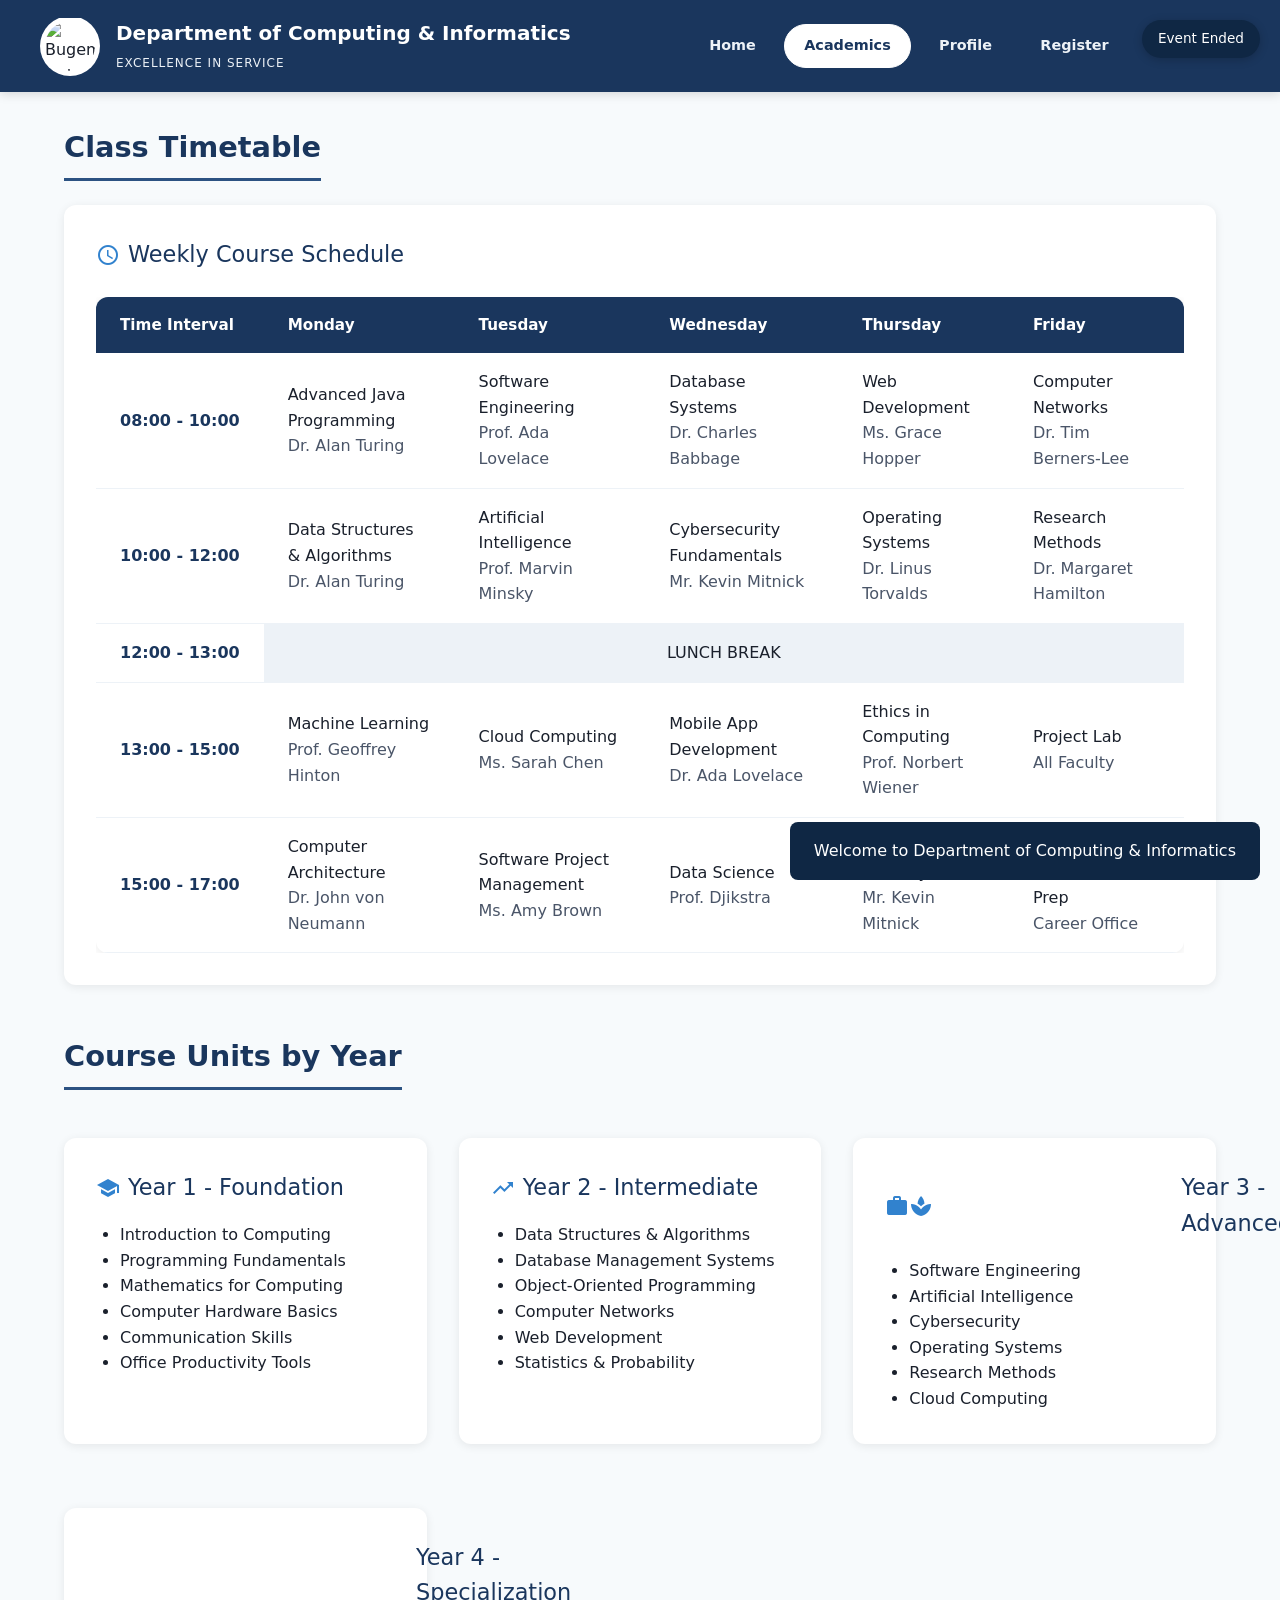
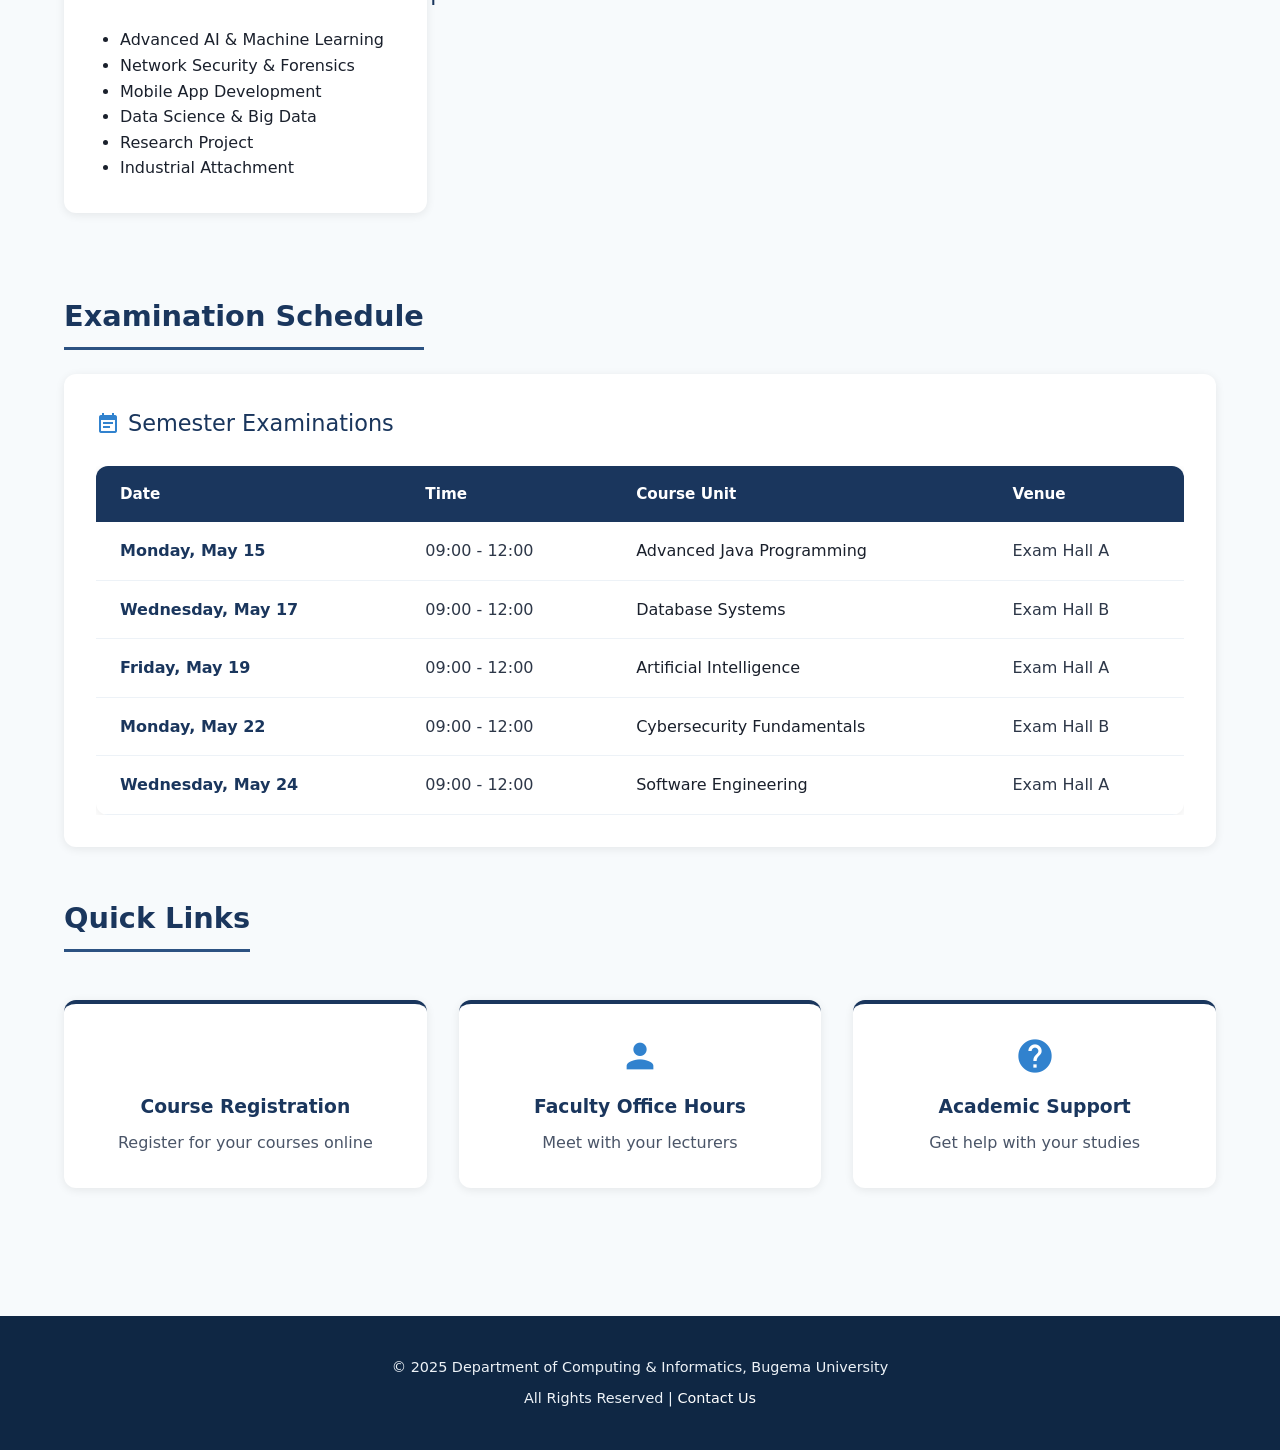
==== academics.html @ c0b9e44c "new update" ====
<!DOCTYPE html>
<html lang="en">
<head>
    <meta charset="UTF-8">
    <meta name="viewport" content="width=device-width, initial-scale=1.0">
    <meta name="description" content="View the class timetable, course units, and schedule for the Department of Computing and Informatics">
    <title>Academics & Timetable | Department of Computing & Informatics</title>
    <link rel="stylesheet" href="style.css">
    <link rel="stylesheet" href="https://fonts.googleapis.com/icon?family=Material+Icons" crossorigin="anonymous">
</head>
<body>
    <!-- Skip Link for Accessibility -->
    <a href="#main-content" class="skip-link">Skip to main content</a>
    
    <!-- Timer Display -->
    <div class="timer-pill" id="timer" aria-live="polite">Loading...</div>
    
    <!-- Notification Area -->
    <div id="notification-area" aria-live="polite" aria-atomic="true"></div>

    <!-- Header -->
    <header class="main-header" role="banner">
        <div class="header-container">
            <div class="brand">
                <img src="https://via.placeholder.com/60x60/1a365d/ffffff?text=BUGEMA" alt="Bugema University Logo" class="uni-logo">
                <div class="title-group">
                    <h1>Department of Computing & Informatics</h1>
                    <span class="motto">Excellence in Service</span>
                </div>
            </div>
            
            <!-- Mobile Menu Toggle -->
            <button class="menu-toggle" aria-label="Toggle navigation menu" aria-expanded="false">
                <span class="material-icons">menu</span>
            </button>
            
            <!-- Navigation -->
            <nav class="pill-nav" role="navigation" aria-label="Main navigation">
                <a href="index.html" class="nav-btn">Home</a>
                
                <a href="academics.html" class="nav-btn active" aria-current="page">Academics</a>
                
                <a href="profile.html" class="nav-btn">Profile</a>
                
                <a href="registration.html" class="nav-btn">Register</a>
                
                <a href="contact.html" class="nav-btn">Contact</a>
            </nav>
        </div>
    </header>

    <!-- Main Content -->
    <main id="main-content">
        <div class="container">
            <!-- Timetable Section -->
            <section class="section" aria-labelledby="timetable-title">
                <h2 id="timetable-title" class="section-title">Class Timetable</h2>
                
                <div class="m3-card">
                    <div class="card-title">
                        <span class="material-icons">schedule</span>
                        <span>Weekly Course Schedule</span>
                    </div>
                    
                    <div class="timetable-container">
                        <table class="timetable" aria-label="Weekly class timetable showing course units, time slots, and lecturers">
                            <thead>
                                <tr>
                                    <th scope="col">Time Interval</th>
                                    <th scope="col">Monday</th>
                                    <th scope="col">Tuesday</th>
                                    <th scope="col">Wednesday</th>
                                    <th scope="col">Thursday</th>
                                    <th scope="col">Friday</th>
                                </tr>
                            </thead>
                            <tbody>
                                <tr>
                                    <td class="time-slot">08:00 - 10:00</td>
                                    <td class="course-name">Advanced Java Programming<br><span class="lecturer">Dr. Alan Turing</span></td>
                                    <td class="course-name">Software Engineering<br><span class="lecturer">Prof. Ada Lovelace</span></td>
                                    <td class="course-name">Database Systems<br><span class="lecturer">Dr. Charles Babbage</span></td>
                                    <td class="course-name">Web Development<br><span class="lecturer">Ms. Grace Hopper</span></td>
                                    <td class="course-name">Computer Networks<br><span class="lecturer">Dr. Tim Berners-Lee</span></td>
                                </tr>
                                <tr>
                                    <td class="time-slot">10:00 - 12:00</td>
                                    <td class="course-name">Data Structures & Algorithms<br><span class="lecturer">Dr. Alan Turing</span></td>
                                    <td class="course-name">Artificial Intelligence<br><span class="lecturer">Prof. Marvin Minsky</span></td>
                                    <td class="course-name">Cybersecurity Fundamentals<br><span class="lecturer">Mr. Kevin Mitnick</span></td>
                                    <td class="course-name">Operating Systems<br><span class="lecturer">Dr. Linus Torvalds</span></td>
                                    <td class="course-name">Research Methods<br><span class="lecturer">Dr. Margaret Hamilton</span></td>
                                </tr>
                                <tr>
                                    <td class="time-slot">12:00 - 13:00</td>
                                    <td colspan="5" class="course-name" style="text-align: center; background: var(--white-light);">LUNCH BREAK</td>
                                </tr>
                                <tr>
                                    <td class="time-slot">13:00 - 15:00</td>
                                    <td class="course-name">Machine Learning<br><span class="lecturer">Prof. Geoffrey Hinton</span></td>
                                    <td class="course-name">Cloud Computing<br><span class="lecturer">Ms. Sarah Chen</span></td>
                                    <td class="course-name">Mobile App Development<br><span class="lecturer">Dr. Ada Lovelace</span></td>
                                    <td class="course-name">Ethics in Computing<br><span class="lecturer">Prof. Norbert Wiener</span></td>
                                    <td class="course-name">Project Lab<br><span class="lecturer">All Faculty</span></td>
                                </tr>
                                <tr>
                                    <td class="time-slot">15:00 - 17:00</td>
                                    <td class="course-name">Computer Architecture<br><span class="lecturer">Dr. John von Neumann</span></td>
                                    <td class="course-name">Software Project Management<br><span class="lecturer">Ms. Amy Brown</span></td>
                                    <td class="course-name">Data Science<br><span class="lecturer">Prof. Djikstra</span></td>
                                    <td class="course-name">Network Security<br><span class="lecturer">Mr. Kevin Mitnick</span></td>
                                    <td class="course-name">Industrial Attachment Prep<br><span class="lecturer">Career Office</span></td>
                                </tr>
                            </tbody>
                        </table>
                    </div>
                </div>
            </section>

            <!-- Course Units by Year -->
            <section class="section" aria-labelledby="courses-title">
                <h2 id="courses-title" class="section-title">Course Units by Year</h2>
                
                <div class="faculty-grid">
                    <div class="m3-card">
                        <div class="card-title">
                            <span class="material-icons">school</span>
                            <span>Year 1 - Foundation</span>
                        </div>
                        <ul style="margin-left: 1.5rem;">
                            <li>Introduction to Computing</li>
                            <li>Programming Fundamentals</li>
                            <li>Mathematics for Computing</li>
                            <li>Computer Hardware Basics</li>
                            <li>Communication Skills</li>
                            <li>Office Productivity Tools</li>
                        </ul>
                    </div>
                    
                    <div class="m3-card">
                        <div class="card-title">
                            <span class="material-icons">trending_up</span>
                            <span>Year 2 - Intermediate</span>
                        </div>
                        <ul style="margin-left: 1.5rem;">
                            <li>Data Structures & Algorithms</li>
                            <li>Database Management Systems</li>
                            <li>Object-Oriented Programming</li>
                            <li>Computer Networks</li>
                            <li>Web Development</li>
                            <li>Statistics & Probability</li>
                        </ul>
                    </div>
                    
                    <div class="m3-card">
                        <div class="card-title">
                            <span class="material-icons">workspace_premium</span>
                            <span>Year 3 - Advanced</span>
                        </div>
                        <ul style="margin-left: 1.5rem;">
                            <li>Software Engineering</li>
                            <li>Artificial Intelligence</li>
                            <li>Cybersecurity</li>
                            <li>Operating Systems</li>
                            <li>Research Methods</li>
                            <li>Cloud Computing</li>
                        </ul>
                    </div>
                    
                    <div class="m3-card">
                        <div class="card-title">
                            <span class="material-icons">military_tech</span>
                            <span>Year 4 - Specialization</span>
                        </div>
                        <ul style="margin-left: 1.5rem;">
                            <li>Advanced AI & Machine Learning</li>
                            <li>Network Security & Forensics</li>
                            <li>Mobile App Development</li>
                            <li>Data Science & Big Data</li>
                            <li>Research Project</li>
                            <li>Industrial Attachment</li>
                        </ul>
                    </div>
                </div>
            </section>

            <!-- Exam Schedule -->
            <section class="section" aria-labelledby="exams-title">
                <h2 id="exams-title" class="section-title">Examination Schedule</h2>
                
                <div class="m3-card">
                    <div class="card-title">
                        <span class="material-icons">event_note</span>
                        <span>Semester Examinations</span>
                    </div>
                    
                    <div class="timetable-container">
                        <table class="timetable" aria-label="Examination schedule">
                            <thead>
                                <tr>
                                    <th scope="col">Date</th>
                                    <th scope="col">Time</th>
                                    <th scope="col">Course Unit</th>
                                    <th scope="col">Venue</th>
                                </tr>
                            </thead>
                            <tbody>
                                <tr>
                                    <td class="time-slot">Monday, May 15</td>
                                    <td>09:00 - 12:00</td>
                                    <td class="course-name">Advanced Java Programming</td>
                                    <td>Exam Hall A</td>
                                </tr>
                                <tr>
                                    <td class="time-slot">Wednesday, May 17</td>
                                    <td>09:00 - 12:00</td>
                                    <td class="course-name">Database Systems</td>
                                    <td>Exam Hall B</td>
                                </tr>
                                <tr>
                                    <td class="time-slot">Friday, May 19</td>
                                    <td>09:00 - 12:00</td>
                                    <td class="course-name">Artificial Intelligence</td>
                                    <td>Exam Hall A</td>
                                </tr>
                                <tr>
                                    <td class="time-slot">Monday, May 22</td>
                                    <td>09:00 - 12:00</td>
                                    <td class="course-name">Cybersecurity Fundamentals</td>
                                    <td>Exam Hall B</td>
                                </tr>
                                <tr>
                                    <td class="time-slot">Wednesday, May 24</td>
                                    <td>09:00 - 12:00</td>
                                    <td class="course-name">Software Engineering</td>
                                    <td>Exam Hall A</td>
                                </tr>
                            </tbody>
                        </table>
                    </div>
                </div>
            </section>

            <!-- Quick Links -->
            <section class="section" aria-labelledby="quicklinks-title">
                <h2 id="quicklinks-title" class="section-title">Quick Links</h2>
                <div class="contact-grid">
                    <a href="registration.html" class="contact-card" style="text-decoration: none;">
                        <span class="material-icons">how_to_reg</span>
                        <h3>Course Registration</h3>
                        <p>Register for your courses online</p>
                    </a>
                    <a href="faculty.html" class="contact-card" style="text-decoration: none;">
                        <span class="material-icons">person</span>
                        <h3>Faculty Office Hours</h3>
                        <p>Meet with your lecturers</p>
                    </a>
                    <a href="contact.html" class="contact-card" style="text-decoration: none;">
                        <span class="material-icons">help</span>
                        <h3>Academic Support</h3>
                        <p>Get help with your studies</p>
                    </a>
                </div>
            </section>
        </div>
    </main>

    <!-- Footer -->
    <footer class="main-footer" role="contentinfo">
        <p>&copy; 2025 Department of Computing & Informatics, Bugema University</p>
        <p>All Rights Reserved | <a href="contact.html">Contact Us</a></p>
    </footer>

    <script src="script.js"></script>
</body>
</html>
---- style.css ----
/* ================================================
   Department of Computing & Informatics
   Professional Website - Navy Blue & White Theme
   WCAG 2.1 Compliant
   ================================================ */

:root {
    /* Navy Blue Palette - Trust & Professionalism */
    --navy-primary: #1a365d;
    --navy-dark: #0f2744;
    --navy-light: #2c5282;
    --blue-accent: #3182ce;
    
    /* White/Breathing Room */
    --white: #ffffff;
    --white-off: #f7fafc;
    --white-light: #edf2f7;
    
    /* Text Colors - WCAG Compliant Contrast */
    --text-primary: #1a202c;
    --text-secondary: #2d3748;
    --text-muted: #4a5568;
    --text-light: #718096;
    
    /* Semantic Colors */
    --success: #276749;
    --error: #c53030;
    --warning: #b7791f;
    
    /* Spacing */
    --space-xs: 0.5rem;
    --space-sm: 1rem;
    --space-md: 1.5rem;
    --space-lg: 2rem;
    --space-xl: 3rem;
    
    /* Typography */
    --font-heading: 'Segoe UI', system-ui, -apple-system, sans-serif;
    --font-body: 'Segoe UI', system-ui, -apple-system, sans-serif;
    
    /* Transitions */
    --transition: all 0.3s ease;
}

/* ================================================
   Base Styles & Reset
   ================================================ */

* {
    box-sizing: border-box;
    margin: 0;
    padding: 0;
}

html {
    scroll-behavior: smooth;
}

body {
    font-family: var(--font-body);
    background: var(--white-off);
    color: var(--text-primary);
    line-height: 1.6;
    min-height: 100vh;
}

/* ================================================
   Accessibility - Skip Links & Focus States
   ================================================ */

.skip-link {
    position: absolute;
    top: -40px;
    left: 0;
    background: var(--navy-primary);
    color: var(--white);
    padding: var(--space-sm);
    z-index: 10000;
    transition: top 0.3s;
}

.skip-link:focus {
    top: 0;
}

:focus-visible {
    outline: 3px solid var(--blue-accent);
    outline-offset: 2px;
}

/* ================================================
   Header & Navigation
   ================================================ */

.main-header {
    background: var(--navy-primary);
    padding: var(--space-sm) var(--space-md);
    position: sticky;
    top: 0;
    z-index: 1000;
    box-shadow: 0 2px 10px rgba(0, 0, 0, 0.15);
}

.header-container {
    max-width: 1200px;
    margin: 0 auto;
    display: flex;
    justify-content: space-between;
    align-items: center;
    flex-wrap: wrap;
}

.brand {
    display: flex;
    align-items: center;
    gap: var(--space-sm);
}

.uni-logo {
    width: 60px;
    height: 60px;
    border-radius: 50%;
    background: var(--white);
    padding: 5px;
    object-fit: contain;
}

.title-group h1 {
    font-family: var(--font-heading);
    font-size: 1.25rem;
    color: var(--white);
    font-weight: 700;
    margin: 0;
}

.motto {
    font-size: 0.75rem;
    color: var(--white-light);
    text-transform: uppercase;
    letter-spacing: 1px;
}

/* Mobile Menu Toggle */
.menu-toggle {
    display: none;
    background: none;
    border: 2px solid var(--white);
    color: var(--white);
    padding: var(--space-xs) var(--space-sm);
    border-radius: 5px;
    cursor: pointer;
    font-size: 1.2rem;
}

.menu-toggle:hover {
    background: var(--navy-light);
}

/* Navigation */
.pill-nav {
    display: flex;
    gap: var(--space-xs);
    flex-wrap: wrap;
    justify-content: center;
}

.nav-btn {
    text-decoration: none;
    padding: 0.6rem 1.2rem;
    border-radius: 50px;
    font-weight: 600;
    font-size: 0.9rem;
    color: var(--white-light);
    transition: var(--transition);
    border: 1px solid transparent;
}

.nav-btn:hover {
    background: var(--navy-light);
    color: var(--white);
}

.nav-btn.active {
    background: var(--white);
    color: var(--navy-primary);
    border-color: var(--white);
}

/* ================================================
   Hero Section
   ================================================ */

.hero-section {
    background: linear-gradient(135deg, var(--navy-primary) 0%, var(--navy-light) 100%);
    padding: var(--space-xl) var(--space-md);
    text-align: center;
    position: relative;
    overflow: hidden;
}

.hero-section::before {
    content: '';
    position: absolute;
    top: 0;
    left: 0;
    right: 0;
    bottom: 0;
    background: url("data:image/svg+xml,%3Csvg width='60' height='60' viewBox='0 0 60 60' xmlns='http://www.w3.org/2000/svg'%3E%3Cg fill='none' fill-rule='evenodd'%3E%3Cg fill='%23ffffff' fill-opacity='0.05'%3E%3Cpath d='M36 34v-4h-2v4h-4v2h4v4h2v-4h4v-2h-4zm0-30V0h-2v4h-4v2h4v4h2V6h4V4h-4zM6 34v-4H4v4H0v2h4v4h2v-4h4v-2H6zM6 4V0H4v4H0v2h4v4h2V6h4V4H6z'/%3E%3C/g%3E%3C/g%3E%3C/svg%3E");
    opacity: 0.5;
}

.hero-text {
    position: relative;
    z-index: 1;
    max-width: 800px;
    margin: 0 auto;
}

.hero-text h2 {
    font-family: var(--font-heading);
    font-size: 2.5rem;
    color: var(--white);
    margin-bottom: var(--space-md);
    text-shadow: 0 2px 4px rgba(0, 0, 0, 0.2);
}

.hero-text p {
    font-size: 1.2rem;
    color: var(--white-light);
    margin-bottom: var(--space-lg);
}

.cta-group {
    display: flex;
    gap: var(--space-sm);
    justify-content: center;
    flex-wrap: wrap;
}

.primary-btn, .secondary-btn {
    display: inline-block;
    padding: 0.8rem 2rem;
    border-radius: 50px;
    text-decoration: none;
    font-weight: 600;
    transition: var(--transition);
    font-size: 1rem;
}

.primary-btn {
    background: var(--white);
    color: var(--navy-primary);
}

.primary-btn:hover {
    background: var(--blue-accent);
    color: var(--white);
    transform: translateY(-2px);
    box-shadow: 0 4px 15px rgba(0, 0, 0, 0.2);
}

.secondary-btn {
    background: transparent;
    color: var(--white);
    border: 2px solid var(--white);
}

.secondary-btn:hover {
    background: var(--white);
    color: var(--navy-primary);
    transform: translateY(-2px);
}

/* ================================================
   Main Container & Sections
   ================================================ */

.container {
    max-width: 1200px;
    margin: 0 auto;
    padding: var(--space-lg) var(--space-md);
}

.section {
    margin-bottom: var(--space-xl);
}

.section-title {
    font-family: var(--font-heading);
    font-size: 1.8rem;
    color: var(--navy-primary);
    margin-bottom: var(--space-md);
    padding-bottom: var(--space-xs);
    border-bottom: 3px solid var(--navy-light);
    display: inline-block;
}

/* ================================================
   Cards
   ================================================ */

.m3-card {
    background: var(--white);
    border-radius: 12px;
    padding: var(--space-lg);
    margin-bottom: var(--space-lg);
    box-shadow: 0 2px 10px rgba(0, 0, 0, 0.08);
    transition: var(--transition);
}

.m3-card:hover {
    box-shadow: 0 4px 20px rgba(0, 0, 0, 0.12);
}

.card-title {
    font-family: var(--font-heading);
    font-size: 1.4rem;
    color: var(--navy-primary);
    margin-bottom: var(--space-sm);
    display: flex;
    align-items: center;
    gap: var(--space-xs);
}

.card-title .material-icons {
    font-size: 1.5rem;
    color: var(--blue-accent);
}

/* ================================================
   Faculty Directory
   ================================================ */

.faculty-grid {
    display: grid;
    grid-template-columns: repeat(auto-fit, minmax(280px, 1fr));
    gap: var(--space-lg);
    margin-top: var(--space-md);
}

.faculty-card {
    background: var(--white);
    border-radius: 12px;
    padding: var(--space-lg);
    text-align: center;
    box-shadow: 0 2px 10px rgba(0, 0, 0, 0.08);
    transition: var(--transition);
    border-top: 4px solid var(--navy-primary);
}

.faculty-card:hover {
    transform: translateY(-5px);
    box-shadow: 0 8px 25px rgba(0, 0, 0, 0.15);
}

.photo-frame {
    width: 140px;
    height: 140px;
    border-radius: 50%;
    border: 4px solid var(--navy-primary);
    padding: 4px;
    margin: 0 auto var(--space-md);
    overflow: hidden;
    background: var(--white-light);
}

.photo-frame img {
    width: 100%;
    height: 100%;
    border-radius: 50%;
    object-fit: cover;
}

.faculty-card h3 {
    color: var(--navy-primary);
    font-size: 1.2rem;
    margin-bottom: var(--space-xs);
}

.faculty-title {
    color: var(--blue-accent);
    font-weight: 600;
    font-size: 0.9rem;
    margin-bottom: var(--space-sm);
}

.faculty-expertise {
    color: var(--text-muted);
    font-size: 0.9rem;
    margin-bottom: var(--space-sm);
}

.faculty-contact {
    font-size: 0.85rem;
    color: var(--text-secondary);
}

.faculty-contact a {
    color: var(--blue-accent);
    text-decoration: none;
}

.faculty-contact a:hover {
    text-decoration: underline;
}

/* ================================================
   Student Spotlight / Success Stories
   ================================================ */

.spotlight-grid {
    display: grid;
    grid-template-columns: repeat(auto-fit, minmax(300px, 1fr));
    gap: var(--space-lg);
    margin-top: var(--space-md);
}

.spotlight-card {
    background: linear-gradient(135deg, var(--navy-primary) 0%, var(--navy-light) 100%);
    border-radius: 16px;
    padding: var(--space-lg);
    color: var(--white);
    position: relative;
    overflow: hidden;
}

.spotlight-card::before {
    content: '';
    position: absolute;
    top: -50%;
    right: -50%;
    width: 100%;
    height: 100%;
    background: radial-gradient(circle, rgba(255,255,255,0.1) 0%, transparent 70%);
}

.spotlight-card h3 {
    font-size: 1.5rem;
    margin-bottom: var(--space-xs);
    position: relative;
}

.spotlight-card .achievement {
    background: rgba(255, 255, 255, 0.2);
    padding: var(--space-xs) var(--space-sm);
    border-radius: 20px;
    display: inline-block;
    font-size: 0.85rem;
    margin-bottom: var(--space-md);
}

.spotlight-info {
    display: flex;
    flex-direction: column;
    gap: var(--space-xs);
    font-size: 0.95rem;
    position: relative;
}

.spotlight-info strong {
    color: var(--white-light);
}

/* ================================================
   Timetable
   ================================================ */

.timetable-container {
    overflow-x: auto;
    margin-top: var(--space-md);
}

.timetable {
    width: 100%;
    border-collapse: collapse;
    background: var(--white);
    border-radius: 12px;
    overflow: hidden;
    box-shadow: 0 2px 10px rgba(0, 0, 0, 0.08);
}

.timetable thead {
    background: var(--navy-primary);
    color: var(--white);
}

.timetable th {
    padding: var(--space-sm) var(--space-md);
    text-align: left;
    font-weight: 600;
    font-size: 0.95rem;
}

.timetable tbody tr {
    border-bottom: 1px solid var(--white-light);
    transition: var(--transition);
}

.timetable tbody tr:hover {
    background: var(--white-off);
}

.timetable td {
    padding: var(--space-sm) var(--space-md);
    color: var(--text-secondary);
}

.timetable .time-slot {
    font-weight: 600;
    color: var(--navy-primary);
    white-space: nowrap;
}

.timetable .course-name {
    font-weight: 500;
    color: var(--text-primary);
}

.timetable .lecturer {
    color: var(--text-muted);
}

/* ================================================
   Forms
   ================================================ */

.m3-form {
    max-width: 600px;
    margin: 0 auto;
}

.form-row {
    display: grid;
    grid-template-columns: repeat(auto-fit, minmax(250px, 1fr));
    gap: var(--space-md);
    margin-bottom: var(--space-md);
}

.form-group {
    margin-bottom: var(--space-md);
}

.form-group label {
    display: block;
    margin-bottom: var(--space-xs);
    font-weight: 600;
    color: var(--text-primary);
}

.form-group input,
.form-group select,
.form-group textarea {
    width: 100%;
    padding: 0.8rem 1rem;
    border: 2px solid var(--white-light);
    border-radius: 8px;
    font-size: 1rem;
    font-family: var(--font-body);
    transition: var(--transition);
    background: var(--white);
}

.form-group input:focus,
.form-group select:focus,
.form-group textarea:focus {
    border-color: var(--blue-accent);
    outline: none;
    box-shadow: 0 0 0 3px rgba(49, 130, 206, 0.2);
}

.form-group input::placeholder {
    color: var(--text-light);
}

.course-checks {
    margin: var(--space-md) 0;
}

.course-checks p {
    font-weight: 600;
    margin-bottom: var(--space-sm);
    color: var(--text-primary);
}

.course-checks label {
    display: inline-flex;
    align-items: center;
    gap: var(--space-xs);
    margin-right: var(--space-md);
    cursor: pointer;
    color: var(--text-secondary);
}

.course-checks input[type="checkbox"] {
    width: 18px;
    height: 18px;
    accent-color: var(--navy-primary);
}

.google-btn {
    background: var(--navy-primary);
    color: var(--white);
    border: none;
    padding: 1rem 2rem;
    border-radius: 8px;
    font-size: 1rem;
    font-weight: 600;
    cursor: pointer;
    transition: var(--transition);
    width: 100%;
}

.google-btn:hover {
    background: var(--navy-light);
    transform: translateY(-2px);
    box-shadow: 0 4px 15px rgba(26, 54, 93, 0.3);
}

/* ================================================
   Contact Section
   ================================================ */

.contact-grid {
    display: grid;
    grid-template-columns: repeat(auto-fit, minmax(250px, 1fr));
    gap: var(--space-lg);
    margin-top: var(--space-md);
}

.contact-card {
    background: var(--white);
    border-radius: 12px;
    padding: var(--space-lg);
    text-align: center;
    box-shadow: 0 2px 10px rgba(0, 0, 0, 0.08);
    border-top: 4px solid var(--navy-primary);
}

.contact-card .material-icons {
    font-size: 2.5rem;
    color: var(--blue-accent);
    margin-bottom: var(--space-sm);
}

.contact-card h3 {
    color: var(--navy-primary);
    margin-bottom: var(--space-xs);
}

.contact-card p {
    color: var(--text-muted);
}

/* ================================================
   Footer
   ================================================ */

.main-footer {
    background: var(--navy-dark);
    color: var(--white-light);
    padding: var(--space-lg) var(--space-md);
    text-align: center;
    margin-top: var(--space-xl);
}

.main-footer p {
    margin: var(--space-xs) 0;
    font-size: 0.9rem;
}

.main-footer a {
    color: var(--white);
    text-decoration: none;
}

.main-footer a:hover {
    text-decoration: underline;
}

/* ================================================
   Responsive Design - Mobile First
   ================================================ */

@media (max-width: 768px) {
    .header-container {
        flex-direction: column;
        gap: var(--space-sm);
    }
    
    .menu-toggle {
        display: block;
    }
    
    .pill-nav {
        display: none;
        width: 100%;
        flex-direction: column;
        gap: var(--space-xs);
        margin-top: var(--space-sm);
    }
    
    .pill-nav.active {
        display: flex;
    }
    
    .nav-btn {
        text-align: center;
    }
    
    .hero-text h2 {
        font-size: 1.8rem;
    }
    
    .hero-text p {
        font-size: 1rem;
    }
    
    .cta-group {
        flex-direction: column;
    }
    
    .primary-btn, .secondary-btn {
        width: 100%;
        text-align: center;
    }
    
    .section-title {
        font-size: 1.5rem;
    }
    
    .timetable th,
    .timetable td {
        padding: var(--space-xs);
        font-size: 0.85rem;
    }
    
    .form-row {
        grid-template-columns: 1fr;
    }
}

@media (max-width: 480px) {
    .title-group h1 {
        font-size: 1rem;
    }
    
    .m3-card {
        padding: var(--space-md);
    }
    
    .faculty-grid,
    .spotlight-grid {
        grid-template-columns: 1fr;
    }
}

/* ================================================
   Utility Classes
   ================================================ */

.visually-hidden {
    position: absolute;
    width: 1px;
    height: 1px;
    padding: 0;
    margin: -1px;
    overflow: hidden;
    clip: rect(0, 0, 0, 0);
    white-space: nowrap;
    border: 0;
}

.text-center {
    text-align: center;
}

.mb-0 {
    margin-bottom: 0;
}

/* Toast Notification */
#notification-area {
    position: fixed;
    bottom: 20px;
    right: 20px;
    z-index: 3000;
}

.toast {
    background: var(--navy-dark);
    color: var(--white);
    padding: var(--space-sm) var(--space-md);
    border-radius: 8px;
    margin-top: var(--space-xs);
    animation: slideIn 0.3s ease;
}

@keyframes slideIn {
    from {
        transform: translateX(100%);
        opacity: 0;
    }
    to {
        transform: translateX(0);
        opacity: 1;
    }
}

/* Timer Pill */
.timer-pill {
    position: fixed;
    top: 20px;
    right: 20px;
    background: var(--navy-dark);
    color: var(--white);
    padding: var(--space-xs) var(--space-sm);
    border-radius: 50px;
    font-size: 0.85rem;
    font-weight: 500;
    z-index: 2000;
    box-shadow: 0 2px 10px rgba(0, 0, 0, 0.2);
}
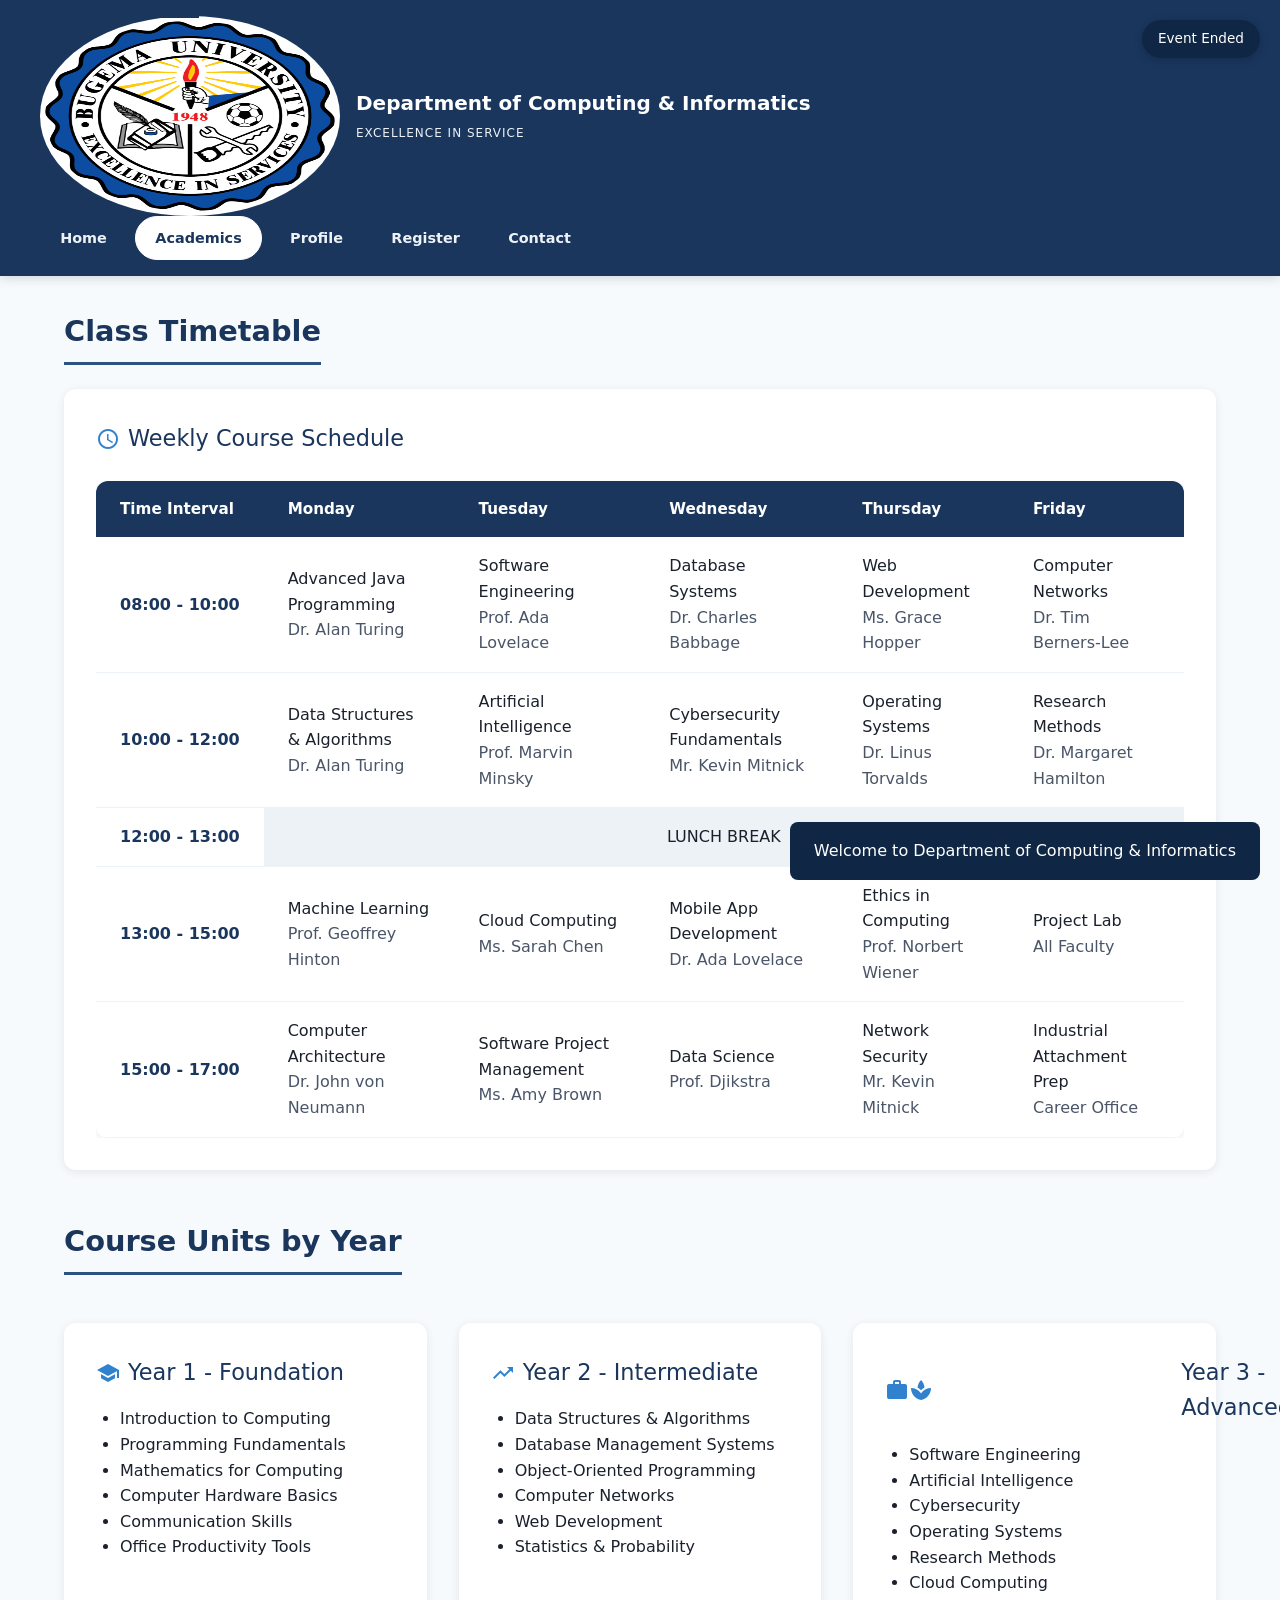
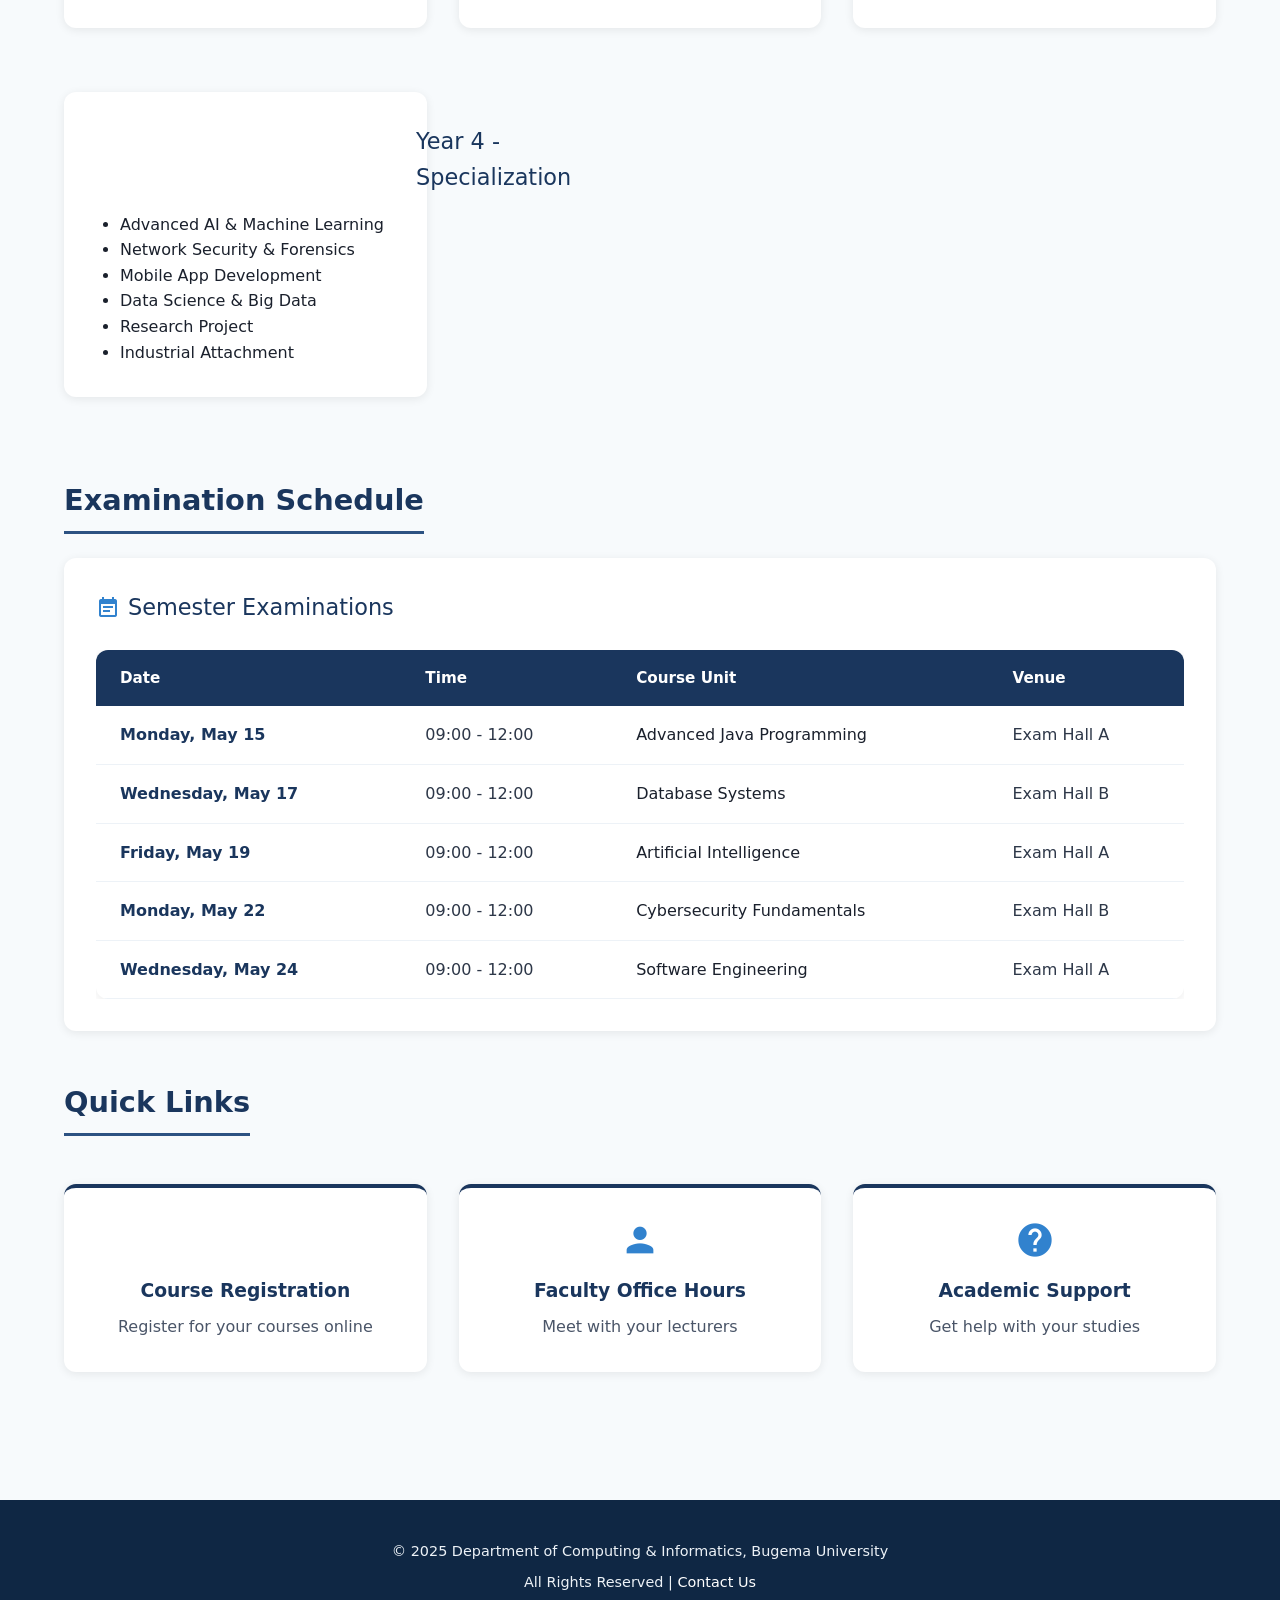
==== commit 666b4537: "update 2.0" ====
--- a/academics.html
+++ b/academics.html
@@ -22,7 +22,7 @@
     <header class="main-header" role="banner">
         <div class="header-container">
             <div class="brand">
-                <img src="https://via.placeholder.com/60x60/1a365d/ffffff?text=BUGEMA" alt="Bugema University Logo" class="uni-logo">
+                <img src="bugema-university-seeklogo.png" alt="Bugema University Logo" class="uni-logo">
                 <div class="title-group">
                     <h1>Department of Computing & Informatics</h1>
                     <span class="motto">Excellence in Service</span>
--- a/style.css
+++ b/style.css
@@ -117,12 +117,12 @@
 }
 
 .uni-logo {
-    width: 60px;
-    height: 60px;
+    width: 300px;
+    height: 200px;
     border-radius: 50%;
     background: var(--white);
     padding: 5px;
-    object-fit: contain;
+    object-fit: fill;
 }
 
 .title-group h1 {
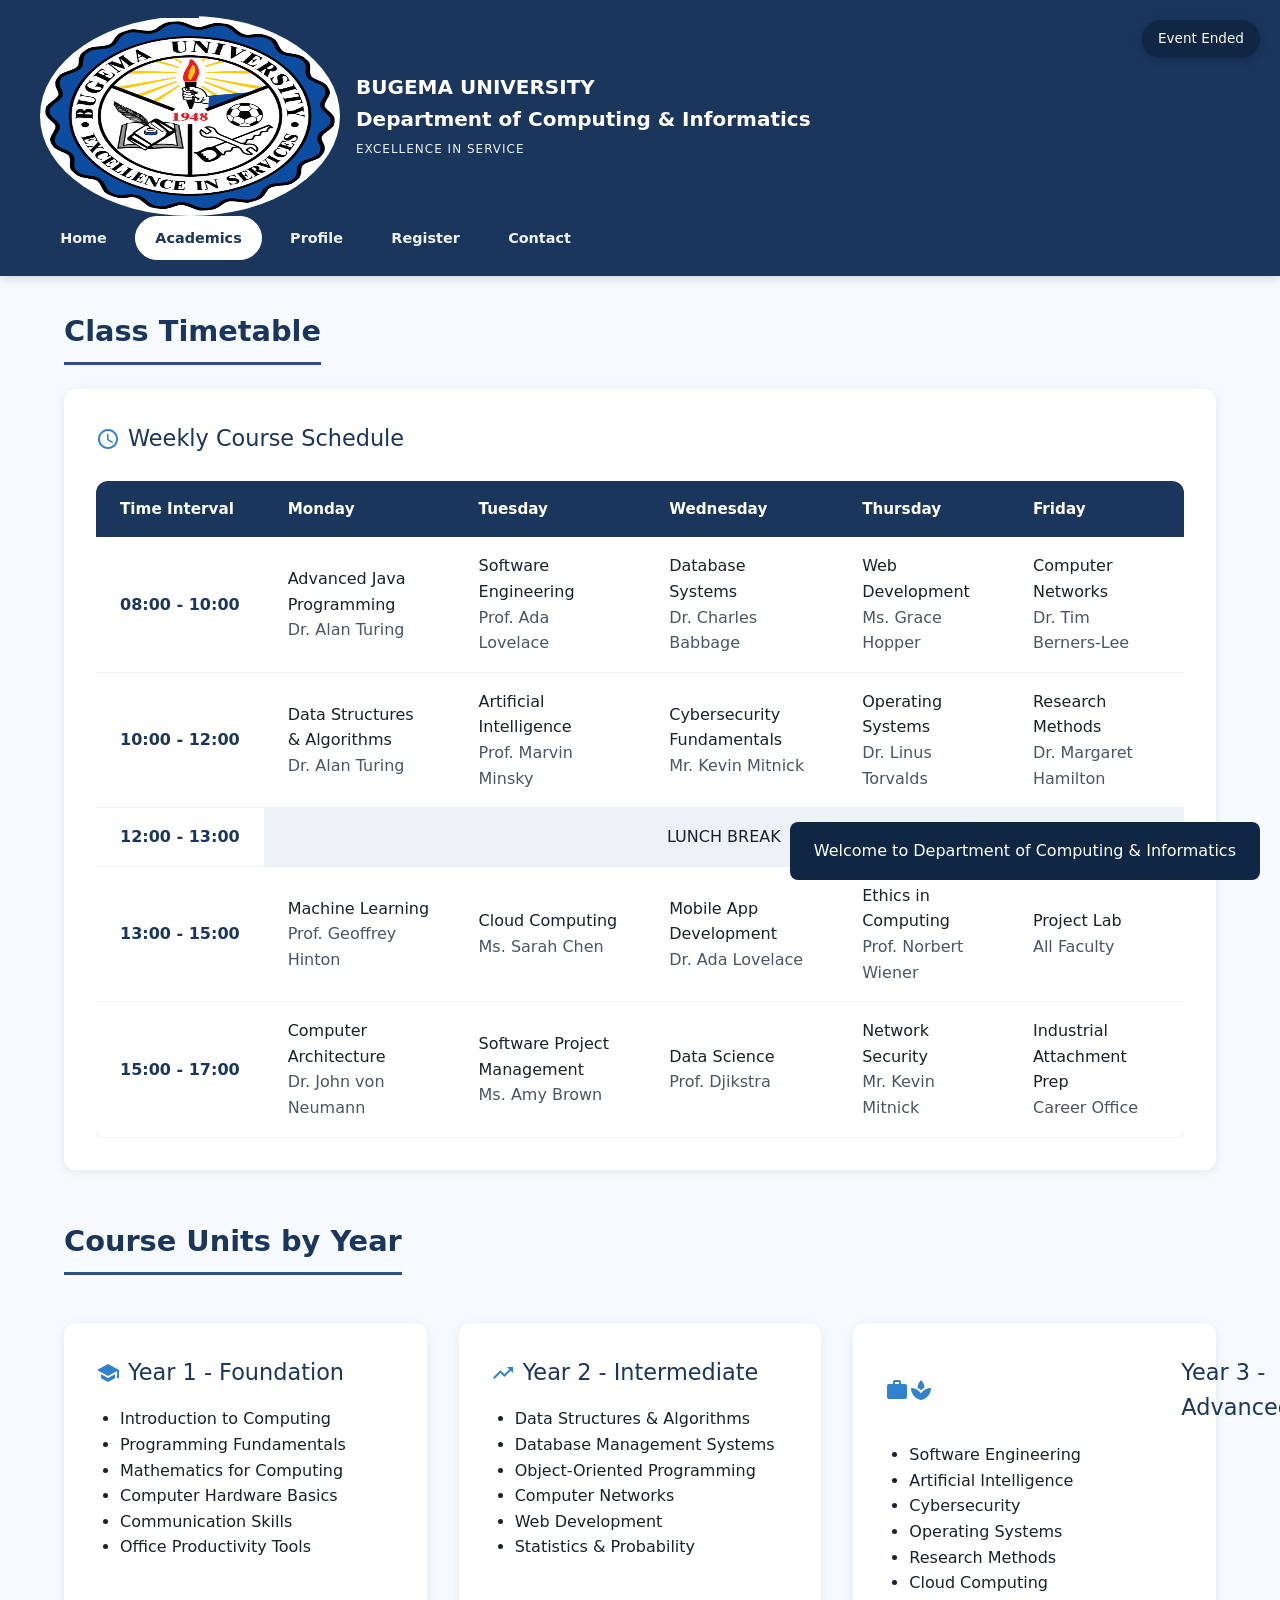
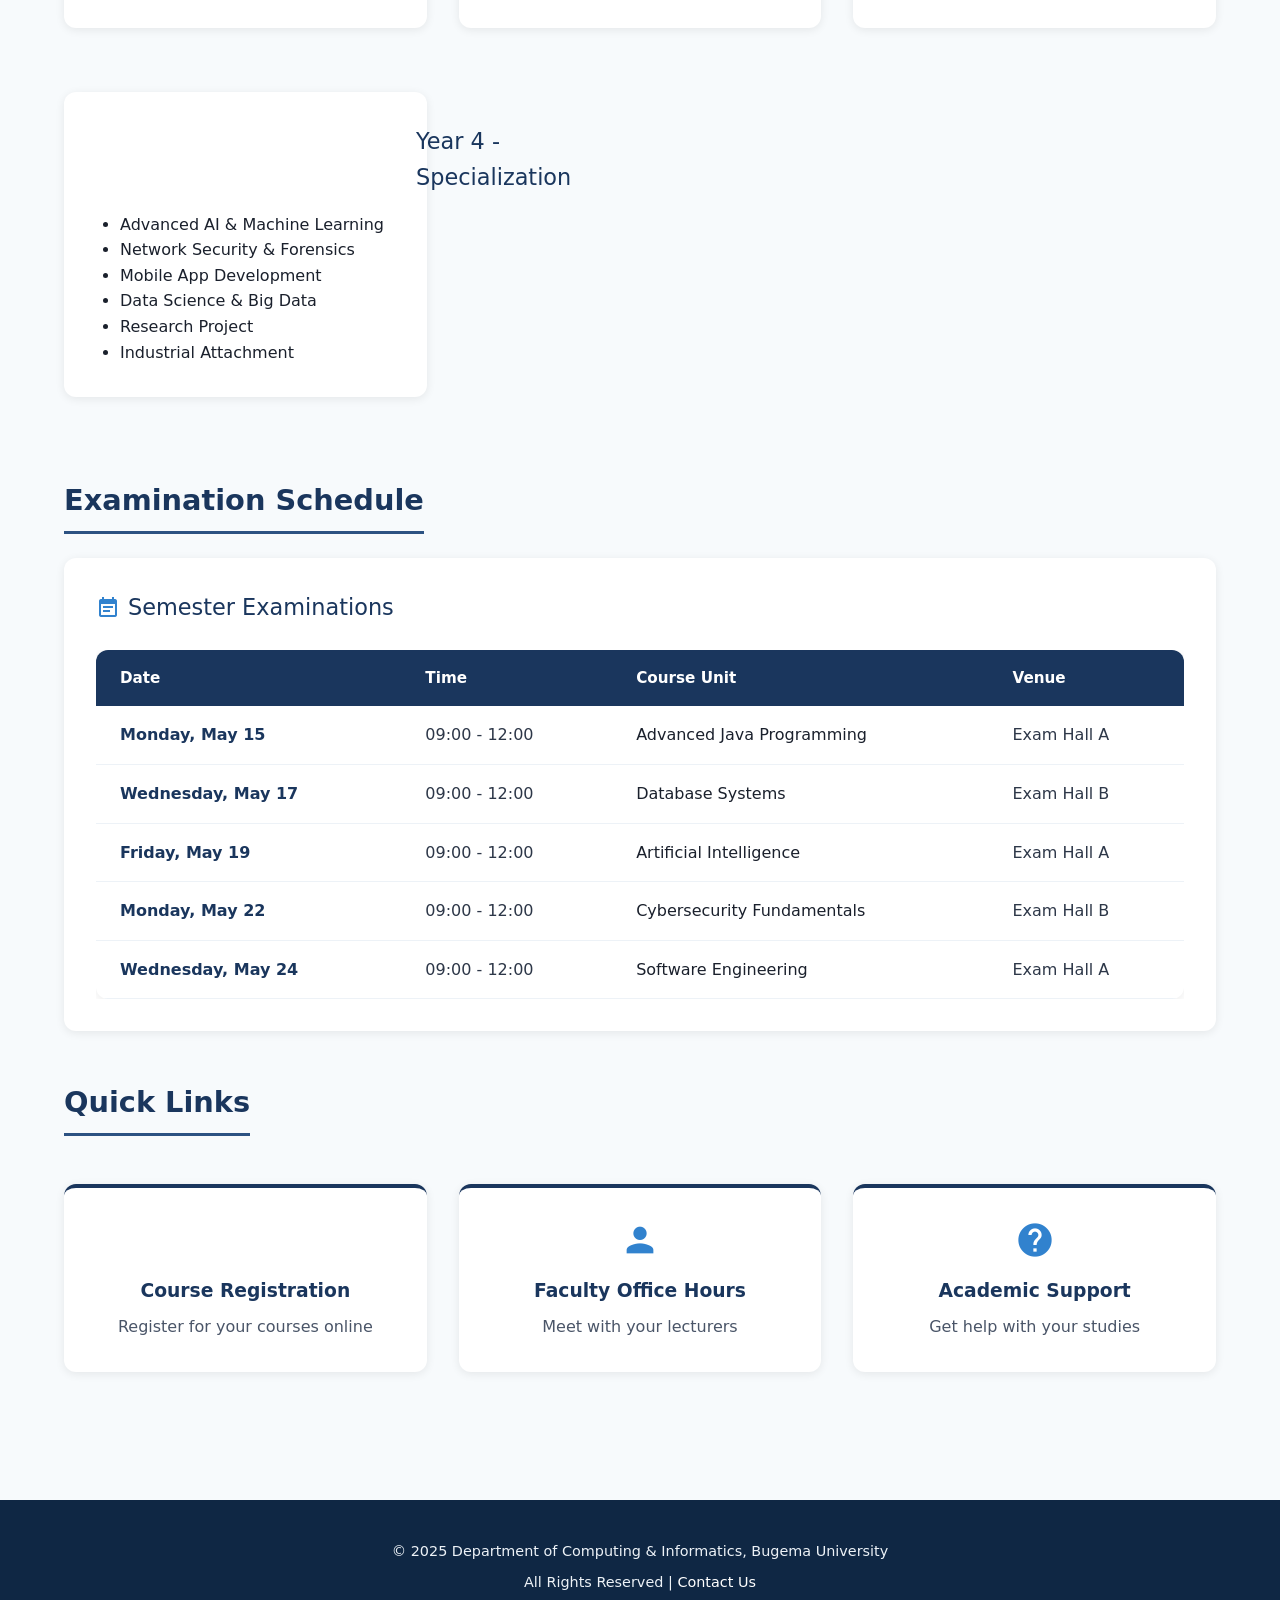
==== commit f8cdf136: "hope" ====
--- a/academics.html
+++ b/academics.html
@@ -24,6 +24,7 @@
             <div class="brand">
                 <img src="bugema-university-seeklogo.png" alt="Bugema University Logo" class="uni-logo">
                 <div class="title-group">
+                    <h1>BUGEMA   UNIVERSITY </h1>
                     <h1>Department of Computing & Informatics</h1>
                     <span class="motto">Excellence in Service</span>
                 </div>
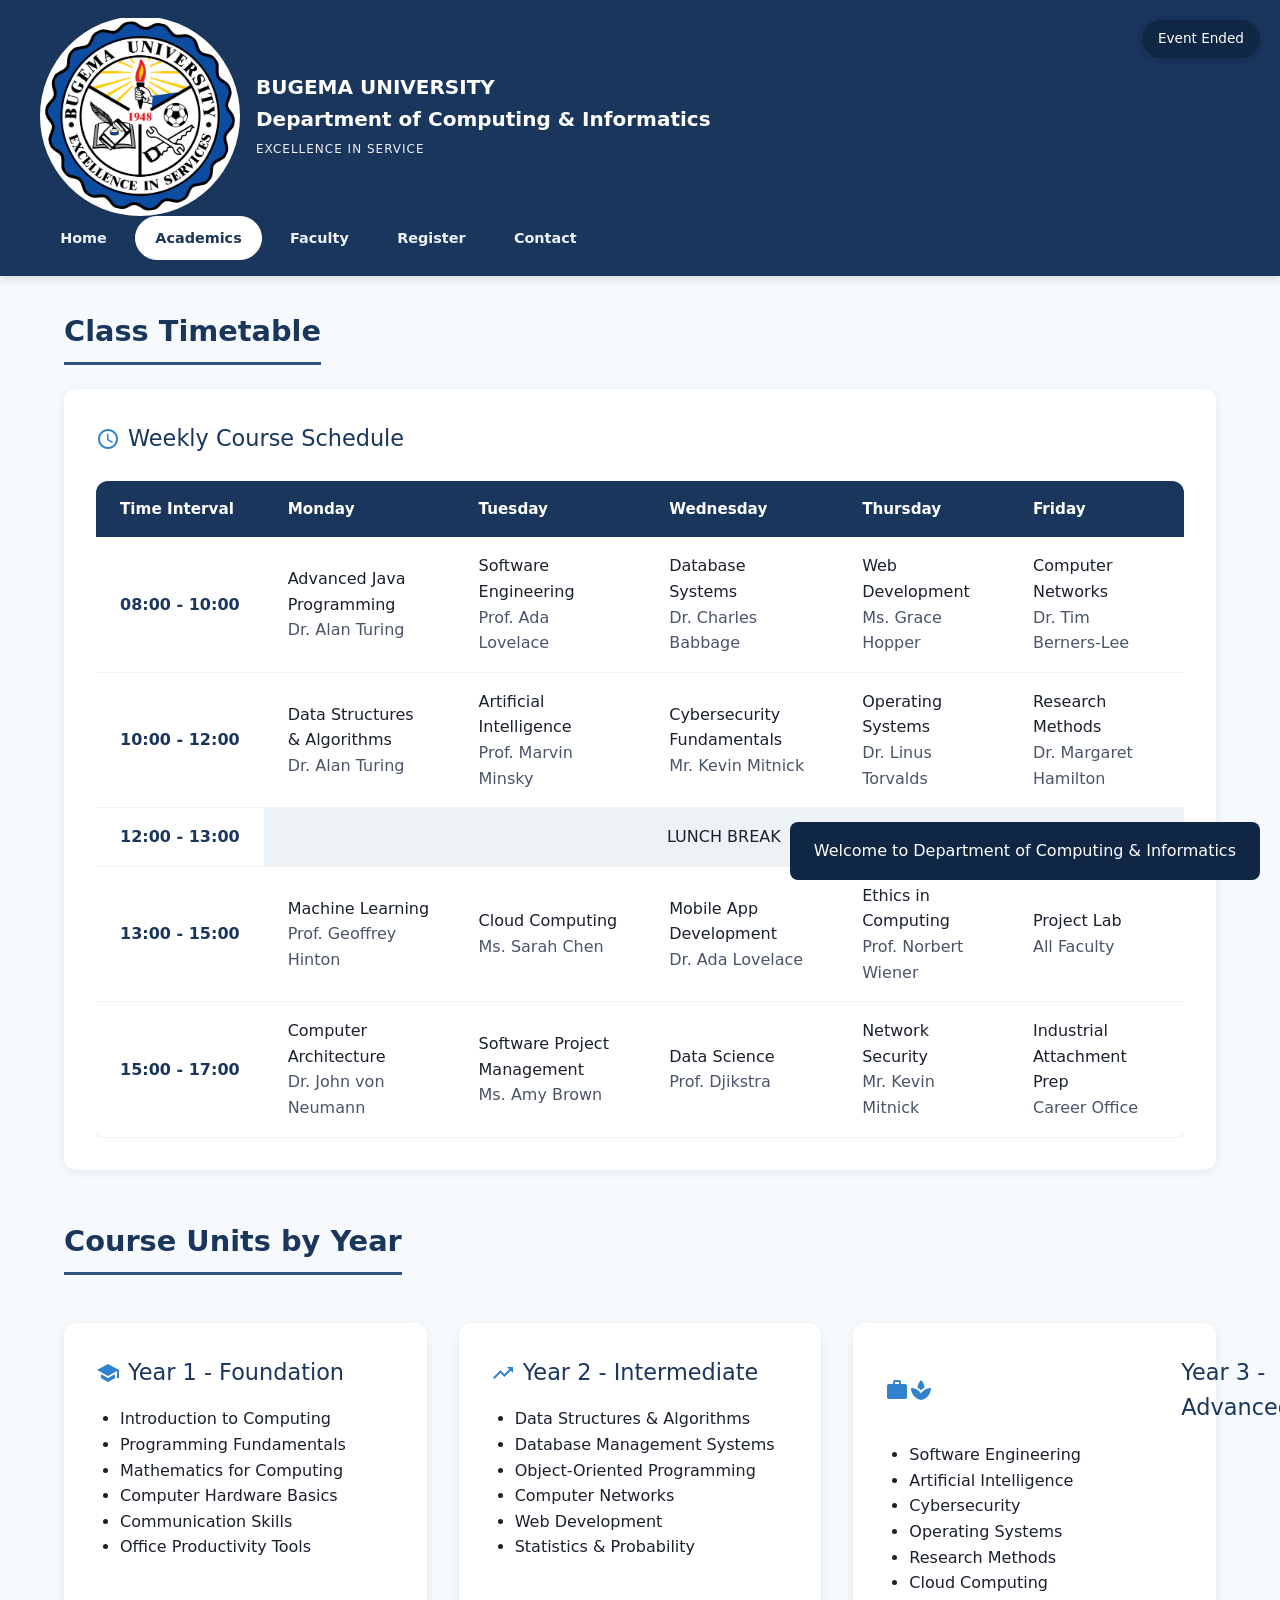
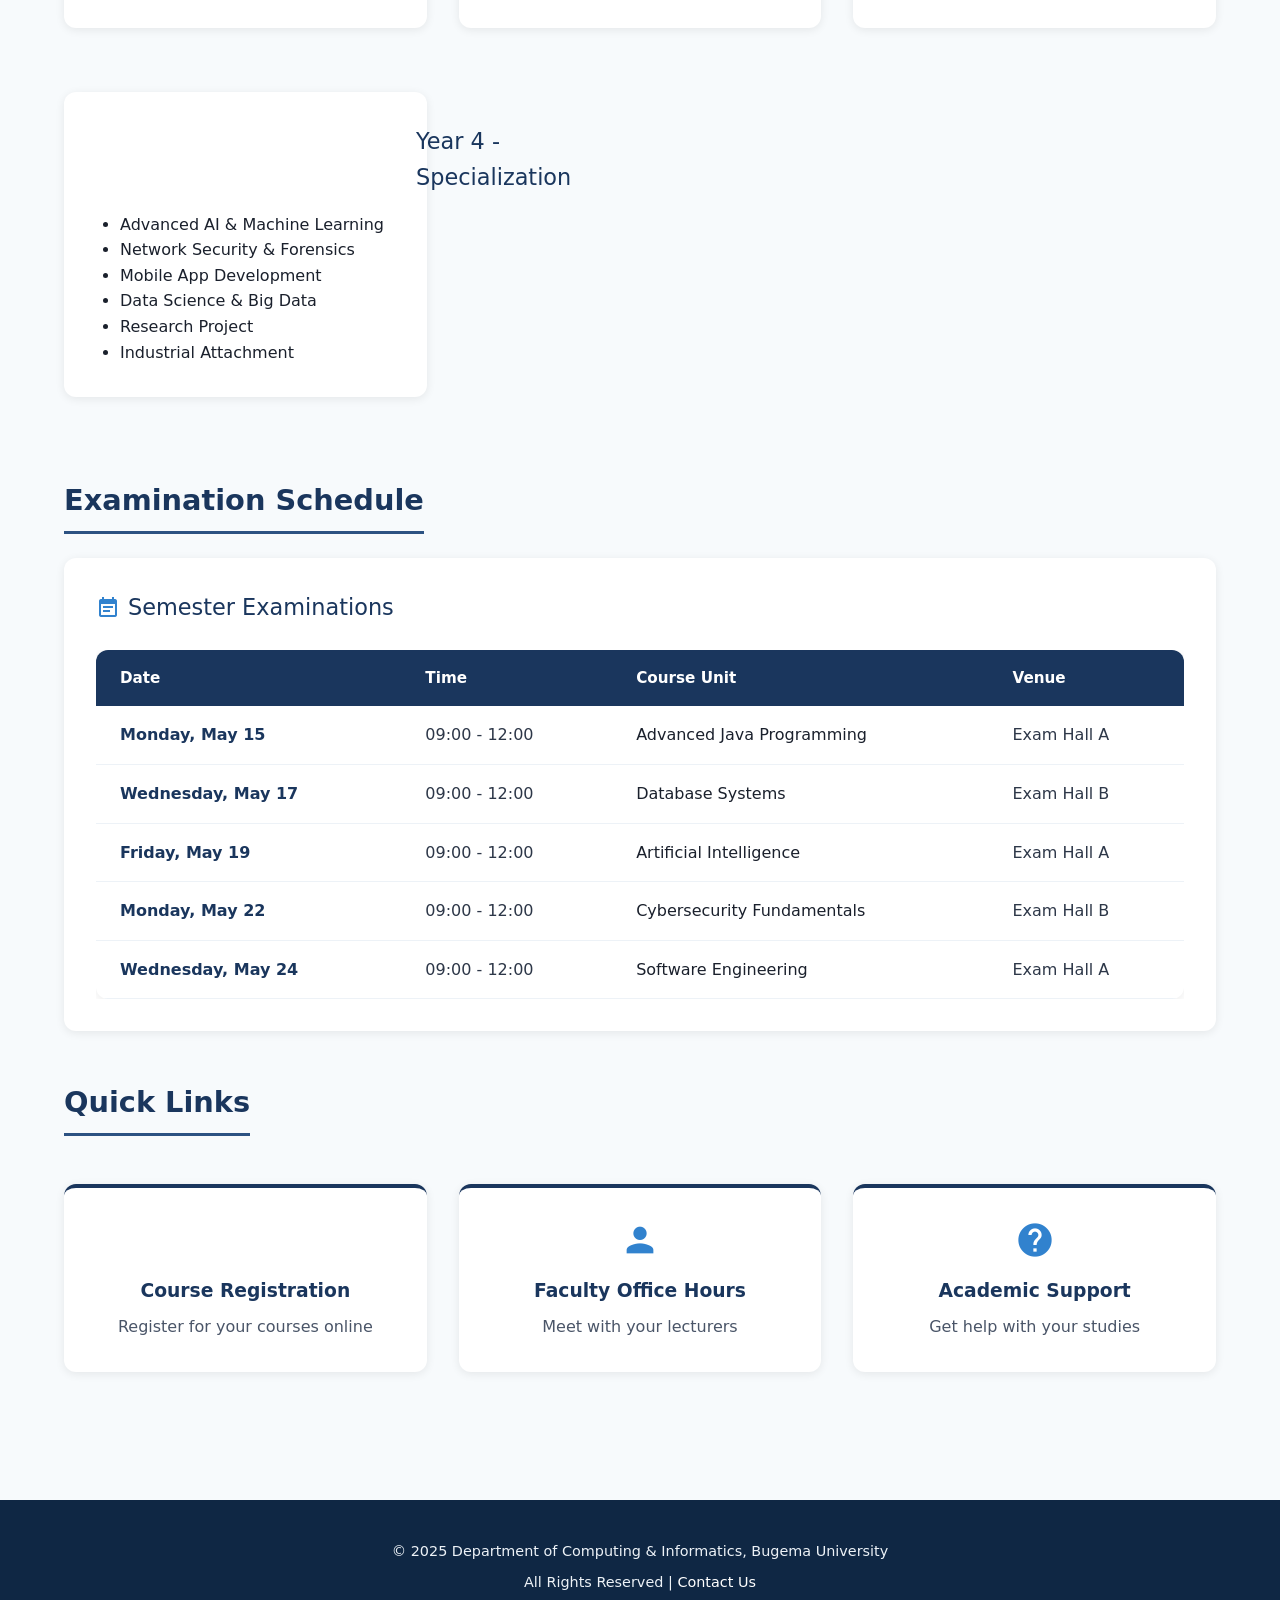
==== commit afc9de39: "update" ====
--- a/academics.html
+++ b/academics.html
@@ -41,7 +41,7 @@
                 
                 <a href="academics.html" class="nav-btn active" aria-current="page">Academics</a>
                 
-                <a href="profile.html" class="nav-btn">Profile</a>
+                <a href="faculty.html" class="nav-btn">Faculty</a>
                 
                 <a href="registration.html" class="nav-btn">Register</a>
                 
--- a/style.css
+++ b/style.css
@@ -117,7 +117,7 @@
 }
 
 .uni-logo {
-    width: 300px;
+    width: 200px;
     height: 200px;
     border-radius: 50%;
     background: var(--white);
@@ -601,13 +601,15 @@
     background: var(--navy-primary);
     color: var(--white);
     border: none;
-    padding: 1rem 2rem;
+    /*padding: 1rem 2rem;*/
     border-radius: 8px;
     font-size: 1rem;
     font-weight: 600;
     cursor: pointer;
     transition: var(--transition);
-    width: 100%;
+    height: 35px;
+    width:100px;
+    align-items: center;
 }
 
 .google-btn:hover {
